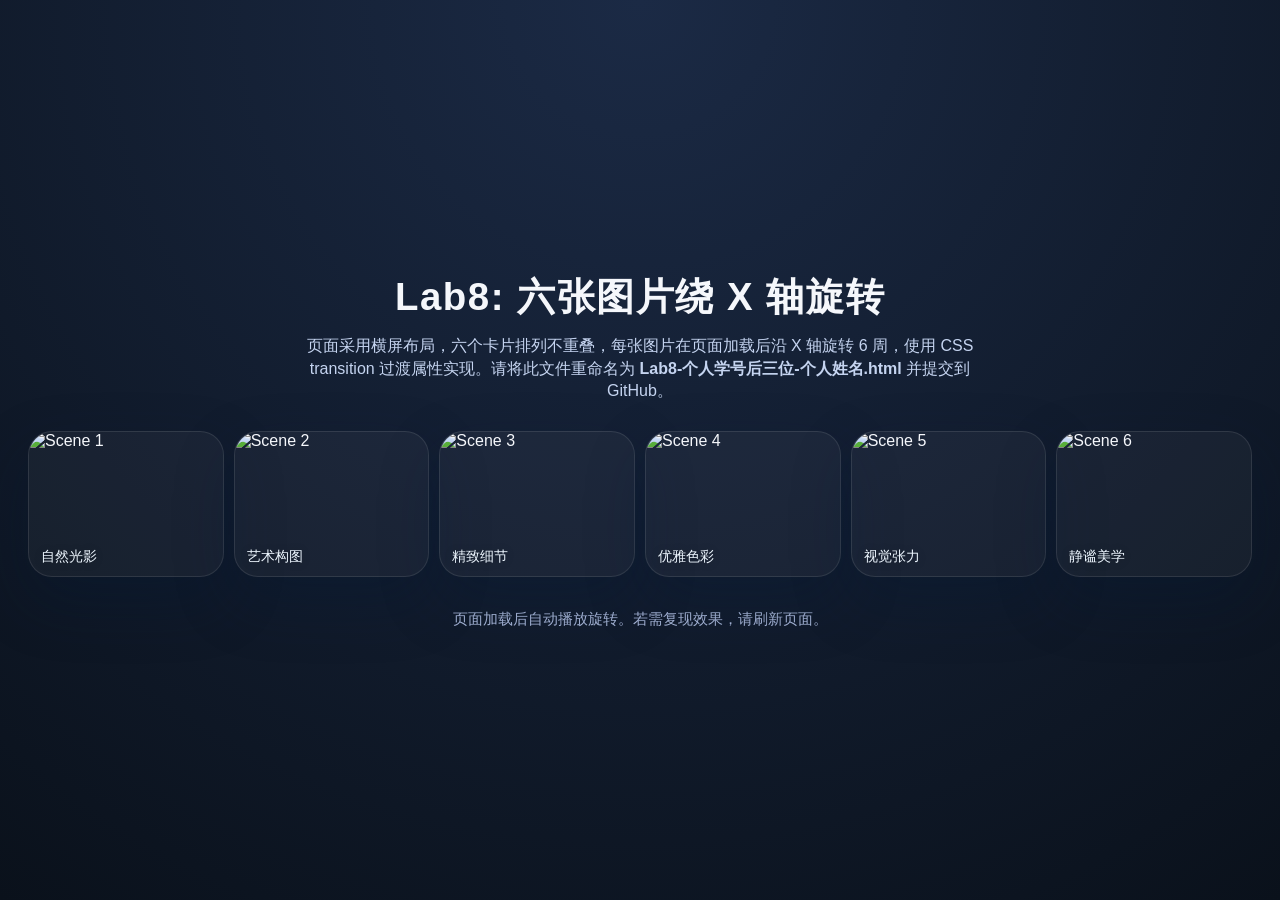
==== Lab8-114-李政达/Lab8-114-李政达.html @ 4c2235dd "Add files via upload" ====
<!DOCTYPE html>
<html lang="zh-CN">
<head>
  <meta charset="UTF-8" />
  <meta name="viewport" content="width=device-width, initial-scale=1.0" />
  <title>Lab8-000-YourName</title>
  <style>
    * {
      box-sizing: border-box;
    }

    html, body {
      margin: 0;
      min-height: 100%;
      background: radial-gradient(circle at top, #1b2a45 0%, #0a111b 100%);
      color: #f5f7fb;
      font-family: "Segoe UI", Tahoma, Geneva, Verdana, sans-serif;
    }

    .page {
      width: 100vw;
      min-height: 100vh;
      display: flex;
      flex-direction: column;
      align-items: center;
      justify-content: center;
      gap: 16px;
      padding: 16px;
    }

    .heading {
      text-align: center;
      max-width: 1000px;
      line-height: 1.4;
    }

    .heading h1 {
      margin: 0;
      font-size: clamp(2rem, 3vw, 3.4rem);
      letter-spacing: 0.04em;
    }

    .heading p {
      margin: 12px auto 0;
      max-width: 720px;
      color: #c5d4f0;
      font-size: 1rem;
    }

    .gallery {
      width: 100%;
      max-width: 1600px;
      display: flex;
      justify-content: space-between;
      align-items: center;
      gap: 10px;
      padding: 12px;
    }

    .card {
      width: calc((100% - 50px) / 6);
      min-width: 130px;
      aspect-ratio: 4 / 3;
      perspective: 1400px;
    }

    .card-inner {
      width: 100%;
      height: 100%;
      border-radius: 24px;
      overflow: hidden;
      transform-style: preserve-3d;
      transform-origin: center center;
      transition: transform 6s ease-in-out;
      box-shadow: 0 24px 60px rgba(5, 25, 55, 0.28);
      background: rgba(255,255,255,0.04);
      border: 1px solid rgba(255,255,255,0.1);
    }

    .card-inner.rotate {
      transform: rotateX(2160deg);
    }

    .card img {
      width: 100%;
      height: 100%;
      display: block;
      object-fit: cover;
      backface-visibility: hidden;
      transform: translateZ(0);
    }

    .caption {
      position: absolute;
      left: 0;
      right: 0;
      bottom: 10px;
      padding: 0 12px;
      color: #eef7ff;
      font-size: 0.9rem;
      text-shadow: 0 1px 10px rgba(0, 0, 0, 0.22);
      pointer-events: none;
    }

    .card-outer {
      position: relative;
      width: 100%;
      height: 100%;
    }

    .hint {
      color: #a8b7d9;
      font-size: 0.95rem;
      margin-top: 4px;
    }

    @media (max-width: 1200px) {
      .gallery {
        gap: 8px;
      }
      .card {
        width: calc((100% - 40px) / 6);
      }
    }

    @media (max-width: 900px) {
      .page {
        padding: 12px;
      }
      .gallery {
        flex-wrap: wrap;
        justify-content: center;
      }
      .card {
        width: calc((100% - 40px) / 3);
      }
    }

    @media (max-width: 640px) {
      .heading h1 {
        font-size: 2.2rem;
      }
      .card {
        width: calc((100% - 32px) / 2);
      }
    }
  </style>
</head>
<body>
  <div class="page">
    <div class="heading">
      <h1>Lab8: 六张图片绕 X 轴旋转</h1>
      <p>页面采用横屏布局，六个卡片排列不重叠，每张图片在页面加载后沿 X 轴旋转 6 周，使用 CSS transition 过渡属性实现。请将此文件重命名为 <strong>Lab8-个人学号后三位-个人姓名.html</strong> 并提交到 GitHub。</p>
    </div>

    <div class="gallery" id="gallery">
      <div class="card"><div class="card-inner"><div class="card-outer"><img src="https://images.unsplash.com/photo-1500530855697-b586d89ba3ee?auto=format&fit=crop&w=900&q=80" alt="Scene 1"><div class="caption">自然光影</div></div></div></div>
      <div class="card"><div class="card-inner"><div class="card-outer"><img src="https://images.unsplash.com/photo-1500534314209-a25ddb2bd429?auto=format&fit=crop&w=900&q=80" alt="Scene 2"><div class="caption">艺术构图</div></div></div></div>
      <div class="card"><div class="card-inner"><div class="card-outer"><img src="https://images.unsplash.com/photo-1494526585095-c41746248156?auto=format&fit=crop&w=900&q=80" alt="Scene 3"><div class="caption">精致细节</div></div></div></div>
      <div class="card"><div class="card-inner"><div class="card-outer"><img src="https://images.unsplash.com/photo-1519681393784-d120267933ba?auto=format&fit=crop&w=900&q=80" alt="Scene 4"><div class="caption">优雅色彩</div></div></div></div>
      <div class="card"><div class="card-inner"><div class="card-outer"><img src="https://images.unsplash.com/photo-1500534623283-312aade485b7?auto=format&fit=crop&w=900&q=80" alt="Scene 5"><div class="caption">视觉张力</div></div></div></div>
      <div class="card"><div class="card-inner"><div class="card-outer"><img src="https://images.unsplash.com/photo-1494524263410-459dbfdfb5d6?auto=format&fit=crop&w=900&q=80" alt="Scene 6"><div class="caption">静谧美学</div></div></div></div>
    </div>

    <div class="hint">页面加载后自动播放旋转。若需复现效果，请刷新页面。</div>
  </div>

  <script>
    window.addEventListener('load', function () {
      const cards = document.querySelectorAll('.card-inner');
      requestAnimationFrame(() => {
        cards.forEach(card => card.classList.add('rotate'));
      });
    });
  </script>
</body>
</html>
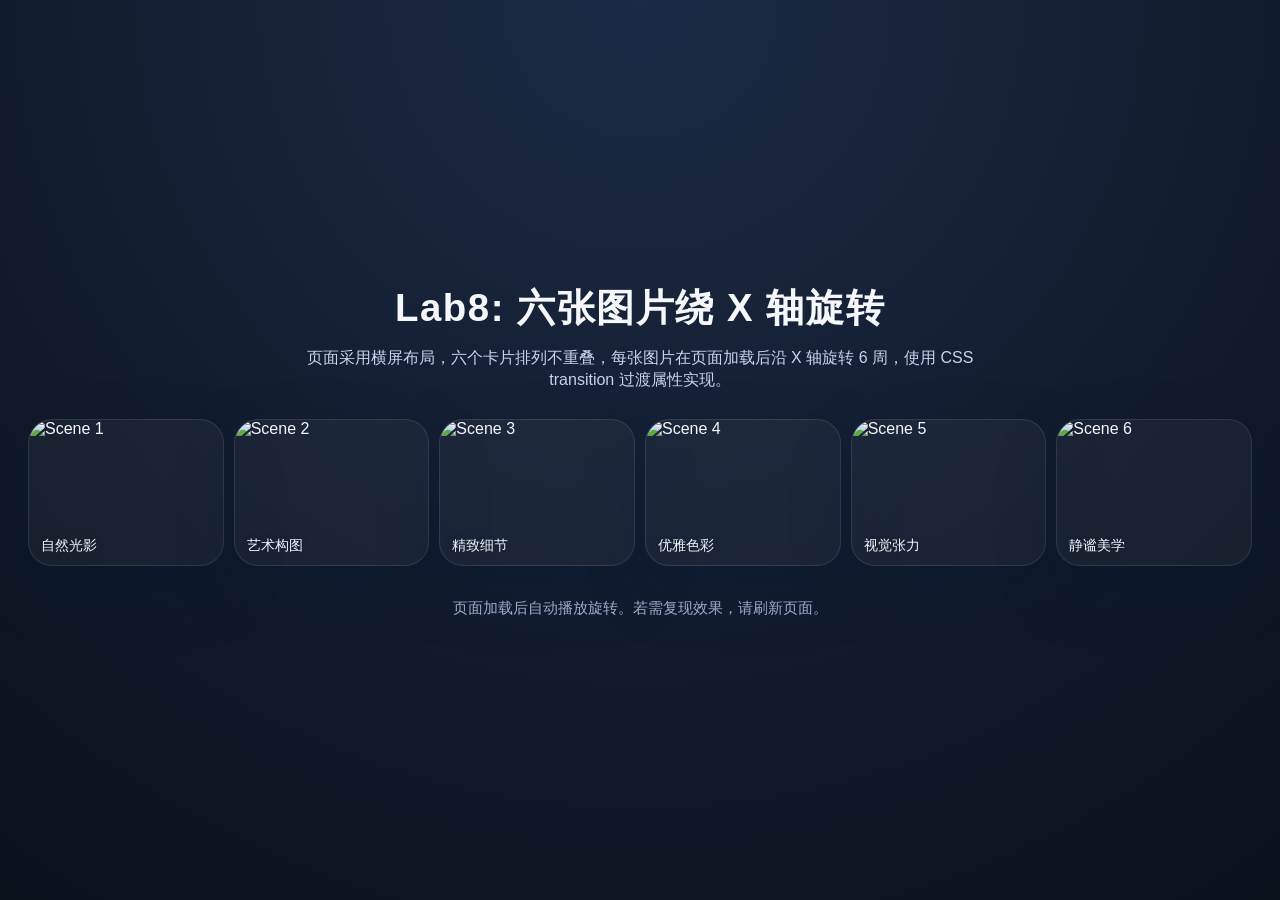
==== commit a078b5a0: "Update Lab8-114-李政达.html" ====
--- a/Lab8-114-李政达/Lab8-114-李政达.html
+++ b/Lab8-114-李政达/Lab8-114-李政达.html
@@ -3,7 +3,7 @@
 <head>
   <meta charset="UTF-8" />
   <meta name="viewport" content="width=device-width, initial-scale=1.0" />
-  <title>Lab8-000-YourName</title>
+  <title>Lab8</title>
   <style>
     * {
       box-sizing: border-box;
@@ -150,7 +150,7 @@
   <div class="page">
     <div class="heading">
       <h1>Lab8: 六张图片绕 X 轴旋转</h1>
-      <p>页面采用横屏布局，六个卡片排列不重叠，每张图片在页面加载后沿 X 轴旋转 6 周，使用 CSS transition 过渡属性实现。请将此文件重命名为 <strong>Lab8-个人学号后三位-个人姓名.html</strong> 并提交到 GitHub。</p>
+      <p>页面采用横屏布局，六个卡片排列不重叠，每张图片在页面加载后沿 X 轴旋转 6 周，使用 CSS transition 过渡属性实现。</p>
     </div>
 
     <div class="gallery" id="gallery">
@@ -159,7 +159,7 @@
       <div class="card"><div class="card-inner"><div class="card-outer"><img src="https://images.unsplash.com/photo-1494526585095-c41746248156?auto=format&fit=crop&w=900&q=80" alt="Scene 3"><div class="caption">精致细节</div></div></div></div>
       <div class="card"><div class="card-inner"><div class="card-outer"><img src="https://images.unsplash.com/photo-1519681393784-d120267933ba?auto=format&fit=crop&w=900&q=80" alt="Scene 4"><div class="caption">优雅色彩</div></div></div></div>
       <div class="card"><div class="card-inner"><div class="card-outer"><img src="https://images.unsplash.com/photo-1500534623283-312aade485b7?auto=format&fit=crop&w=900&q=80" alt="Scene 5"><div class="caption">视觉张力</div></div></div></div>
-      <div class="card"><div class="card-inner"><div class="card-outer"><img src="https://images.unsplash.com/photo-1494524263410-459dbfdfb5d6?auto=format&fit=crop&w=900&q=80" alt="Scene 6"><div class="caption">静谧美学</div></div></div></div>
+      <div class="card"><div class="card-inner"><div class="card-outer"><img src="https://images.unsplash.com/photo-1494526585095-c41746248156?auto=format&fit=crop&w=900&q=80" alt="Scene 6"><div class="caption">静谧美学</div></div></div></div>
     </div>
 
     <div class="hint">页面加载后自动播放旋转。若需复现效果，请刷新页面。</div>
